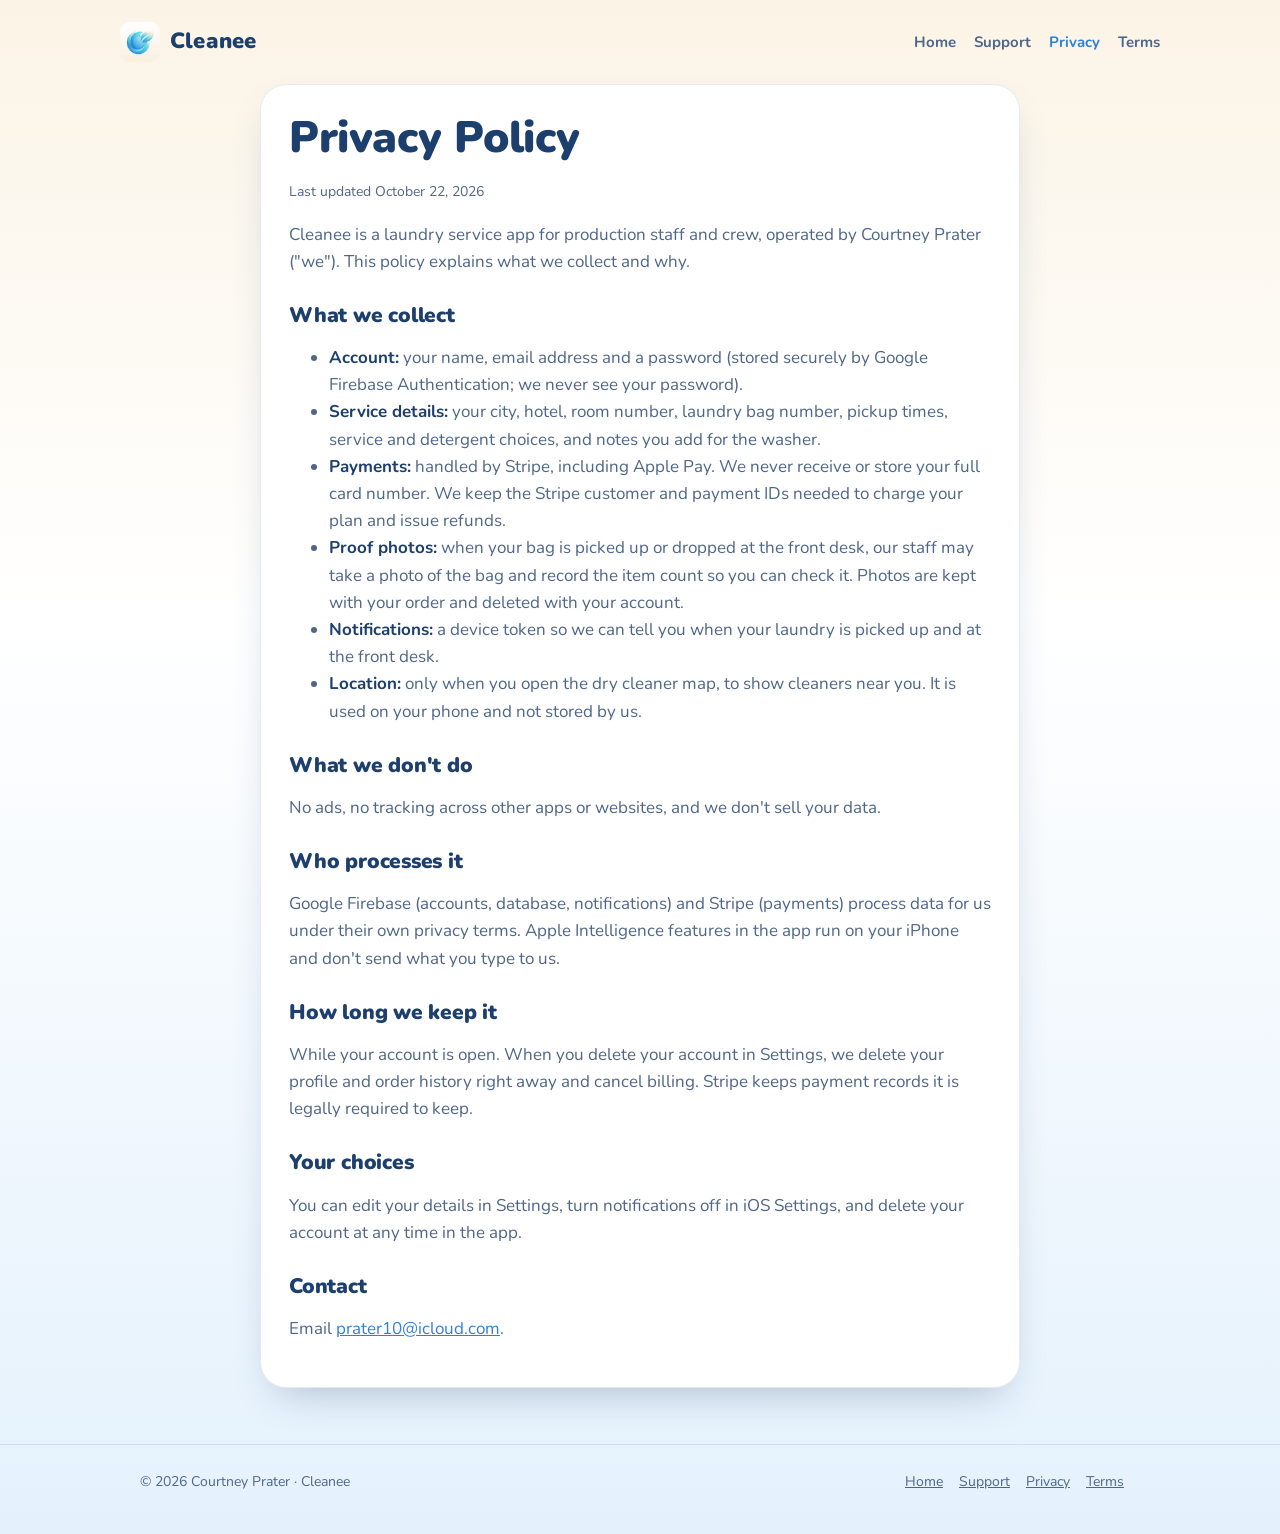
==== privacy.html @ 08f6add3 "Cleanee website: home, support, privacy and terms Co-Authored-By: Claude Opus 5.5 <noreply@anthropic" ====
<!doctype html>
<html lang="en"><head><meta charset="utf-8"><meta name="viewport" content="width=device-width,initial-scale=1">
<title>Cleanee Privacy Policy</title><meta name="description" content="What Cleanee collects and why.">
<meta name="theme-color" content="#2F80D8">
<meta property="og:title" content="Cleanee Privacy Policy"><meta property="og:description" content="What Cleanee collects and why."><meta property="og:image" content="img/hero.jpg">
<link rel="icon" href="img/favicon.png"><link rel="apple-touch-icon" href="img/apple-touch-icon.png">
<link rel="preconnect" href="https://fonts.googleapis.com"><link rel="preconnect" href="https://fonts.gstatic.com" crossorigin>
<link href="https://fonts.googleapis.com/css2?family=Nunito:wght@400;700;800;900&display=swap" rel="stylesheet">
<link rel="stylesheet" href="style.css"></head>
<body>
<header class="wrap top"><a class="logo" href="index.html"><img src="img/icon.png" alt="">Cleanee</a><nav><a href="index.html">Home</a><a href="support.html">Support</a><a href="privacy.html" aria-current="page">Privacy</a><a href="terms.html">Terms</a></nav></header>
<main class="wrap">
<article class="doc card"><h1>Privacy Policy</h1>
<p class="small">Last updated October 22, 2026</p>
<p>Cleanee is a laundry service app for production staff and crew, operated by Courtney Prater ("we"). This policy explains what we collect and why.</p>
<h2>What we collect</h2>
<ul>
<li><strong>Account:</strong> your name, email address and a password (stored securely by Google Firebase Authentication; we never see your password).</li>
<li><strong>Service details:</strong> your city, hotel, room number, laundry bag number, pickup times, service and detergent choices, and notes you add for the washer.</li>
<li><strong>Payments:</strong> handled by Stripe, including Apple Pay. We never receive or store your full card number. We keep the Stripe customer and payment IDs needed to charge your plan and issue refunds.</li>
<li><strong>Proof photos:</strong> when your bag is picked up or dropped at the front desk, our staff may take a photo of the bag and record the item count so you can check it. Photos are kept with your order and deleted with your account.</li>
<li><strong>Notifications:</strong> a device token so we can tell you when your laundry is picked up and at the front desk.</li>
<li><strong>Location:</strong> only when you open the dry cleaner map, to show cleaners near you. It is used on your phone and not stored by us.</li>
</ul>
<h2>What we don't do</h2>
<p>No ads, no tracking across other apps or websites, and we don't sell your data.</p>
<h2>Who processes it</h2>
<p>Google Firebase (accounts, database, notifications) and Stripe (payments) process data for us under their own privacy terms. Apple Intelligence features in the app run on your iPhone and don't send what you type to us.</p>
<h2>How long we keep it</h2>
<p>While your account is open. When you delete your account in Settings, we delete your profile and order history right away and cancel billing. Stripe keeps payment records it is legally required to keep.</p>
<h2>Your choices</h2>
<p>You can edit your details in Settings, turn notifications off in iOS Settings, and delete your account at any time in the app.</p>
<h2>Contact</h2>
<p>Email <a href="mailto:prater10@icloud.com">prater10@icloud.com</a>.</p></article>
</main>
<footer><div class="wrap"><div>&copy; 2026 Courtney Prater &middot; Cleanee</div><div><a href="index.html">Home</a><a href="support.html">Support</a><a href="privacy.html" aria-current="page">Privacy</a><a href="terms.html">Terms</a></div></div></footer>
</body></html>
---- style.css ----
:root{
  --navy:#1C3F6E;--blue:#2F80D8;--aqua:#5CCBEA;--cream:#FBF4E6;
  --ink:#1C3F6E;--muted:#4F6688;--card:#FFFFFF;--line:rgba(28,63,110,.10);
  --bg:#FBF4E6;--bg2:#FFFFFF;--bg3:#E4F1FC;
  --brand:linear-gradient(120deg,var(--aqua),var(--blue));
  --shadow:0 18px 40px -18px rgba(28,63,110,.35);
}
@media (prefers-color-scheme:dark){:root:not([data-theme="light"]){
  --ink:#FFFFFF;--muted:#B7C6DC;--card:#162A45;--line:rgba(255,255,255,.10);
  --bg:#0D1A2C;--bg2:#10233D;--bg3:#14304F;--shadow:0 18px 40px -18px rgba(0,0,0,.6)}}
:root[data-theme="dark"]{--ink:#FFFFFF;--muted:#B7C6DC;--card:#162A45;--line:rgba(255,255,255,.10);--bg:#0D1A2C;--bg2:#10233D;--bg3:#14304F}
*{box-sizing:border-box}
html{-webkit-text-size-adjust:100%}
body{margin:0;color:var(--ink);background:linear-gradient(180deg,var(--bg),var(--bg2) 40%,var(--bg3));min-height:100vh;
  font:17px/1.6 ui-rounded,"SF Pro Rounded","Nunito",-apple-system,BlinkMacSystemFont,system-ui,sans-serif}
a{color:var(--blue)}
img{max-width:100%;display:block}
.wrap{max-width:1040px;margin:0 auto;padding:0 20px}
.top{display:flex;align-items:center;justify-content:space-between;gap:16px;padding:22px 0}
.logo{display:flex;align-items:center;gap:10px;text-decoration:none;color:var(--ink);font-weight:900;font-size:22px;letter-spacing:.2px}
.logo img{width:40px;height:40px;border-radius:10px}
.top nav{display:flex;gap:18px;flex-wrap:wrap}
.top nav a{text-decoration:none;color:var(--muted);font-weight:700;font-size:15px}
.top nav a[aria-current]{color:var(--blue)}
h1,h2,h3{line-height:1.15;margin:0 0 .4em;font-weight:900;letter-spacing:-.01em}
h1{font-size:clamp(34px,6vw,58px)}
h2{font-size:clamp(24px,3.4vw,34px)}
h3{font-size:20px}
p,li{color:var(--muted)}
strong{color:var(--ink)}
.accent{background:var(--brand);-webkit-background-clip:text;background-clip:text;color:transparent}
.btn{display:inline-flex;align-items:center;gap:8px;padding:14px 22px;border-radius:16px;background:var(--brand);color:#fff;text-decoration:none;font-weight:800;box-shadow:var(--shadow)}
.btn.ghost{background:var(--card);color:var(--blue);box-shadow:none;border:1px solid var(--line)}
.eyebrow{font-size:13px;font-weight:900;letter-spacing:.12em;text-transform:uppercase;color:var(--blue)}
.hero{display:grid;grid-template-columns:1.05fr 1fr;gap:40px;align-items:center;padding:28px 0 56px}
.hero p.lead{font-size:20px;max-width:30em}
.hero .actions{display:flex;gap:12px;flex-wrap:wrap;margin-top:22px}
.hero .shot{border-radius:32px;overflow:hidden;box-shadow:var(--shadow);aspect-ratio:6/5}
.hero .shot img{width:100%;height:100%;object-fit:cover}
.card{background:var(--card);border:1px solid var(--line);border-radius:26px;padding:28px;box-shadow:var(--shadow)}
.section{padding:44px 0}
.steps{display:grid;grid-template-columns:repeat(3,1fr);gap:20px;margin-top:22px}
.step{background:var(--card);border:1px solid var(--line);border-radius:24px;overflow:hidden;box-shadow:var(--shadow)}
.step img{aspect-ratio:3/2;object-fit:cover;width:100%}
.step div{padding:18px 20px 22px}
.num{display:inline-grid;place-items:center;width:30px;height:30px;border-radius:50%;background:var(--brand);color:#fff;font-weight:900;font-size:15px;margin-bottom:8px}
.features{display:grid;grid-template-columns:repeat(2,1fr);gap:16px;margin-top:20px}
.feature{display:flex;gap:14px;align-items:flex-start;background:var(--card);border:1px solid var(--line);border-radius:20px;padding:18px}
.feature .dot{flex:none;width:38px;height:38px;border-radius:12px;background:var(--brand);display:grid;place-items:center;color:#fff;font-weight:900}
.feature p{margin:.2em 0 0;font-size:15px}
.plans{display:grid;grid-template-columns:repeat(2,1fr);gap:20px;margin-top:20px}
.plan{background:var(--card);border:1px solid var(--line);border-radius:26px;padding:28px;box-shadow:var(--shadow)}
.plan.best{background:var(--brand);color:#fff;border:0}
.plan.best p,.plan.best li,.plan.best strong,.plan.best .eyebrow{color:#fff}
.price{font-size:46px;font-weight:900;line-height:1;margin:10px 0}
.price small{font-size:17px;font-weight:700;opacity:.8}
.plan ul{padding-left:20px;margin:12px 0 0}
.doc{max-width:760px;margin:0 auto 56px}
.doc h1{font-size:clamp(30px,5vw,44px)}
.doc h2{font-size:21px;margin-top:28px}
.small{font-size:14px}
.faq p{margin:0 0 18px}
footer{border-top:1px solid var(--line);padding:26px 0 40px;font-size:14px;color:var(--muted)}
footer .wrap{display:flex;justify-content:space-between;gap:16px;flex-wrap:wrap}
footer a{color:var(--muted);margin-right:16px}
@media (max-width:820px){
  .hero{grid-template-columns:1fr;gap:26px;padding-top:8px}
  .steps,.features,.plans{grid-template-columns:1fr}
  .top{flex-wrap:wrap}
}
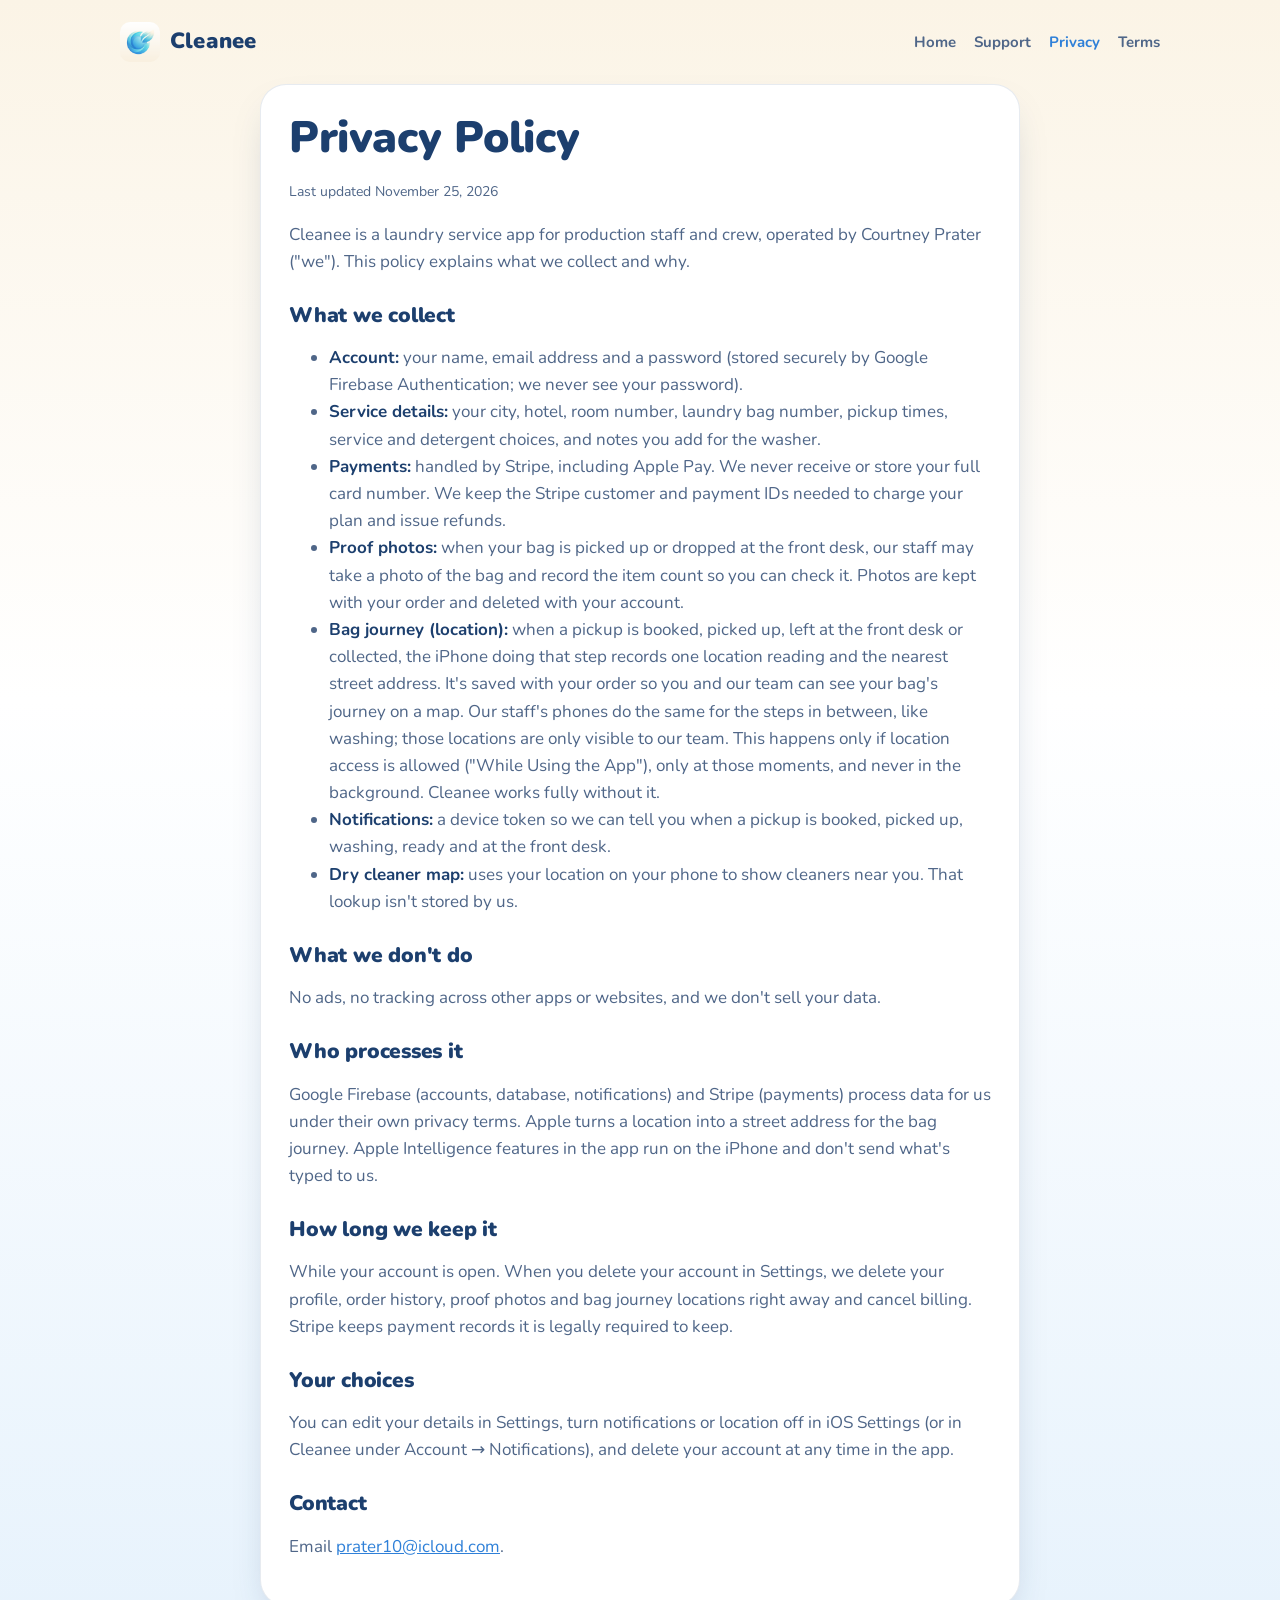
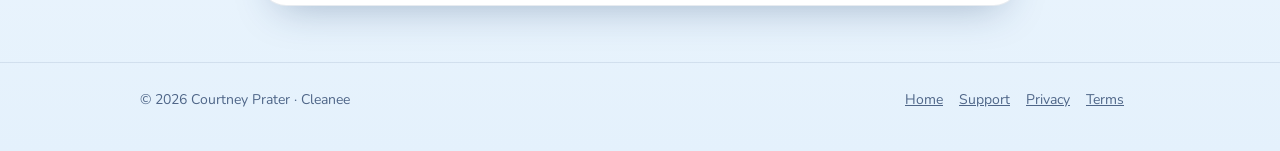
==== commit 0167dd8c: "Update Cleanee site for bag journey map, alerts and Apple Pay - Privacy: disclose bag journey locati" ====
--- a/privacy.html
+++ b/privacy.html
@@ -11,7 +11,7 @@
 <header class="wrap top"><a class="logo" href="index.html"><img src="img/icon.png" alt="">Cleanee</a><nav><a href="index.html">Home</a><a href="support.html">Support</a><a href="privacy.html" aria-current="page">Privacy</a><a href="terms.html">Terms</a></nav></header>
 <main class="wrap">
 <article class="doc card"><h1>Privacy Policy</h1>
-<p class="small">Last updated October 22, 2026</p>
+<p class="small">Last updated November 25, 2026</p>
 <p>Cleanee is a laundry service app for production staff and crew, operated by Courtney Prater ("we"). This policy explains what we collect and why.</p>
 <h2>What we collect</h2>
 <ul>
@@ -19,17 +19,18 @@
 <li><strong>Service details:</strong> your city, hotel, room number, laundry bag number, pickup times, service and detergent choices, and notes you add for the washer.</li>
 <li><strong>Payments:</strong> handled by Stripe, including Apple Pay. We never receive or store your full card number. We keep the Stripe customer and payment IDs needed to charge your plan and issue refunds.</li>
 <li><strong>Proof photos:</strong> when your bag is picked up or dropped at the front desk, our staff may take a photo of the bag and record the item count so you can check it. Photos are kept with your order and deleted with your account.</li>
-<li><strong>Notifications:</strong> a device token so we can tell you when your laundry is picked up and at the front desk.</li>
-<li><strong>Location:</strong> only when you open the dry cleaner map, to show cleaners near you. It is used on your phone and not stored by us.</li>
+<li><strong>Bag journey (location):</strong> when a pickup is booked, picked up, left at the front desk or collected, the iPhone doing that step records one location reading and the nearest street address. It's saved with your order so you and our team can see your bag's journey on a map. Our staff's phones do the same for the steps in between, like washing; those locations are only visible to our team. This happens only if location access is allowed ("While Using the App"), only at those moments, and never in the background. Cleanee works fully without it.</li>
+<li><strong>Notifications:</strong> a device token so we can tell you when a pickup is booked, picked up, washing, ready and at the front desk.</li>
+<li><strong>Dry cleaner map:</strong> uses your location on your phone to show cleaners near you. That lookup isn't stored by us.</li>
 </ul>
 <h2>What we don't do</h2>
 <p>No ads, no tracking across other apps or websites, and we don't sell your data.</p>
 <h2>Who processes it</h2>
-<p>Google Firebase (accounts, database, notifications) and Stripe (payments) process data for us under their own privacy terms. Apple Intelligence features in the app run on your iPhone and don't send what you type to us.</p>
+<p>Google Firebase (accounts, database, notifications) and Stripe (payments) process data for us under their own privacy terms. Apple turns a location into a street address for the bag journey. Apple Intelligence features in the app run on the iPhone and don't send what's typed to us.</p>
 <h2>How long we keep it</h2>
-<p>While your account is open. When you delete your account in Settings, we delete your profile and order history right away and cancel billing. Stripe keeps payment records it is legally required to keep.</p>
+<p>While your account is open. When you delete your account in Settings, we delete your profile, order history, proof photos and bag journey locations right away and cancel billing. Stripe keeps payment records it is legally required to keep.</p>
 <h2>Your choices</h2>
-<p>You can edit your details in Settings, turn notifications off in iOS Settings, and delete your account at any time in the app.</p>
+<p>You can edit your details in Settings, turn notifications or location off in iOS Settings (or in Cleanee under Account → Notifications), and delete your account at any time in the app.</p>
 <h2>Contact</h2>
 <p>Email <a href="mailto:prater10@icloud.com">prater10@icloud.com</a>.</p></article>
 </main>
